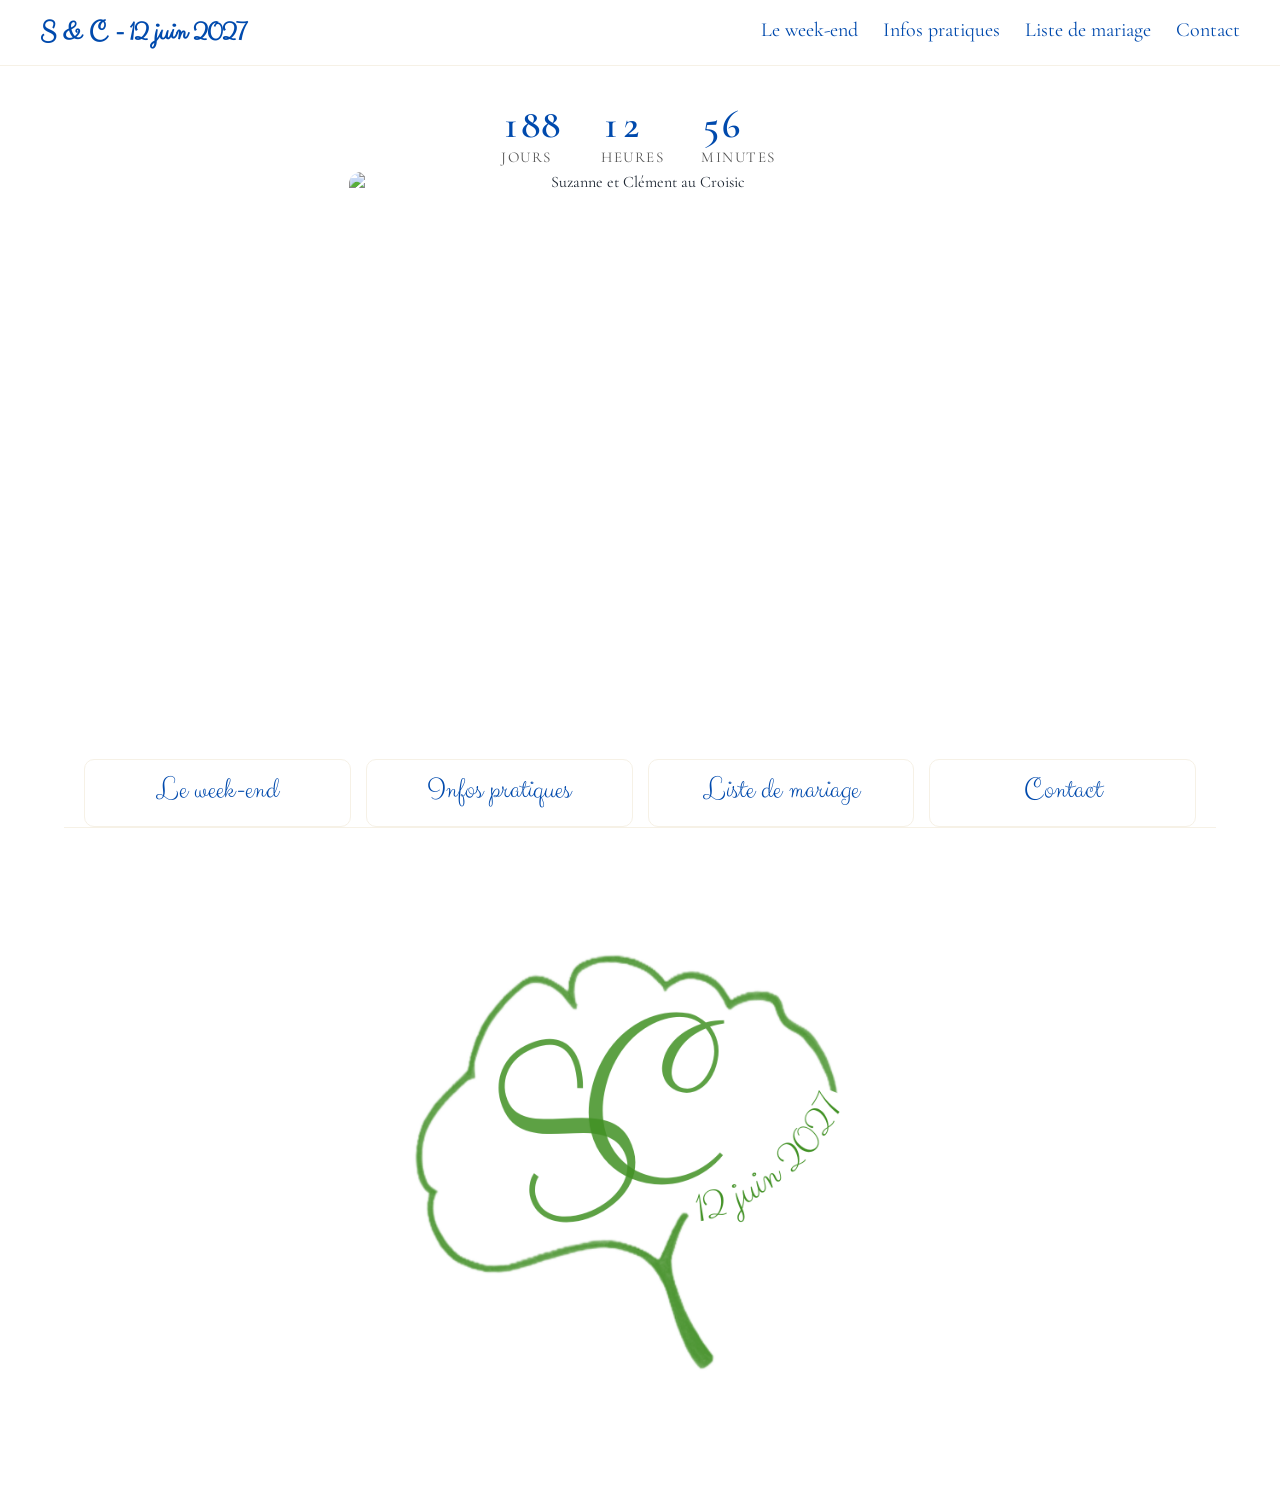
==== index.html @ feb06cd7 "Increase logo image max-width from 40% to 50%" ====
<!DOCTYPE html>
<html lang="fr">
<head>
  <meta charset="UTF-8" />
  <meta name="viewport" content="width=device-width, initial-scale=1.0" />
  <title>Suzanne & Clément - 12 juin 2027</title>

  <!-- Preconnect + Fonts -->
  <link rel="preconnect" href="https://fonts.googleapis.com">
  <link rel="preconnect" href="https://fonts.gstatic.com" crossorigin>
  <link href="https://fonts.googleapis.com/css2?family=Clicker+Script&family=Cormorant+Garamond:wght@300;400;600&display=swap" rel="stylesheet">

  <!-- CSS -->
  <link rel="stylesheet" href="/assets/css/style.css" />
  <link rel="stylesheet" href="/assets/css/header.css" />
  <link rel="stylesheet" href="/assets/css/home.css" />
</head>

<body>

  <nav>
    <a href="/index.html" class="header">S & C - 12 juin 2027</a>

    <input type="checkbox" id="toggle">
    <label for="toggle" class="burger" aria-label="Ouvrir le menu">☰</label>

    <div class="menu">
      <a href="/pages/weekend.html">Le week-end</a>
      <a href="/pages/informations-pratiques.html">Infos pratiques</a>
      <a href="/pages/liste-mariage.html">Liste de mariage</a>
      <a href="/pages/contact.html">Contact</a>
    </div>
  </nav>

  <main id="main">

    <div class="countdown" data-countdown>
      <div class="unit">
        <div class="value" data-days>–</div>
        <div class="label">jours</div>
      </div>
      <div class="unit">
        <div class="value" data-hours>–</div>
        <div class="label">heures</div>
      </div>
      <div class="unit">
        <div class="value" data-minutes>–</div>
        <div class="label">minutes</div>
      </div>
    </div>
    <p class="place" data-countdown-message hidden style="text-align:center; margin-top: 20px;">C'est le grand jour !</p>

    <div class="hero">
      <img
          src="/assets/images/suzanne_clement.png"
          alt="Suzanne et Clément au Croisic"
          class="hero-image"
          width="582"
          height="567"
          loading="eager"
          fetchpriority="high">
    </div>

    <nav class="teaser" aria-label="Rubriques du site">
      <a href="/pages/weekend.html">
        <span class="teaser-title">Le week-end</span>
      </a>
      <a href="/pages/informations-pratiques.html">
        <span class="teaser-title">Infos pratiques</span>
      </a>
      <a href="/pages/liste-mariage.html">
        <span class="teaser-title">Liste de mariage</span>
      </a>
      <a href="/pages/contact.html">
        <span class="teaser-title">Contact</span>
      </a>
    </nav>

    <div class="hero">
      <img
          src="/assets/images/logo.png"
          alt="Logo du mariage"
          class="hero-image"
          loading="lazy"
          style="max-width: 50%;">
    </div>

  </main>

  <script src="/assets/js/menu.js" defer></script>
  <script src="/assets/js/countdown.js" defer></script>

</body>
</html>
---- assets/css/style.css ----
:root {
  --blue: #004aad;
  --blue-soft: #eef2fb;
  --sand: #f6f1e6;
  --ink: #1b2430;
  --line: #d9c9a3;
}

/* ===== BASE ===== */
* {
  margin: 0;
  padding: 0;
  box-sizing: border-box;
}

html {
  scroll-behavior: smooth;
}

body {
  font-family: 'Cormorant Garamond', serif;
  min-height: 100vh;
  display: flex;
  flex-direction: column;
  background: white;
  color: var(--ink);
}

main {
  flex: 1;
}

a:focus-visible,
button:focus-visible,
label:focus-visible {
  outline: 2px solid var(--blue);
  outline-offset: 3px;
}

/* ===== PAGE HEADER (bandeau de titre des sous-pages) ===== */
.page-header {
  text-align: center;
  padding: 50px 20px 30px;
}

.page-header h1 {
  font-family: 'Clicker Script', cursive;
  color: var(--blue);
  font-size: 60px;
  font-weight: 400;
}

.page-header p {
  font-size: 20px;
  font-style: italic;
  color: #555;
  margin-top: 8px;
}

/* ===== SECTIONS GÉNÉRIQUES ===== */
.section {
  max-width: 900px;
  margin: 0 auto;
  padding: 30px 20px 30px;
}

.section + .section {
  border-top: 1px solid var(--sand);
}

.section h2 {
  font-family: 'Clicker Script', cursive;
  color: var(--blue);
  font-size: 38px;
  font-weight: 400;
  margin-bottom: 18px;
}

.section p {
  font-size: 20px;
  line-height: 1.7;
}

.rule-block {
  border-left: 2px solid var(--blue);
  padding-left: 25px;
  margin-bottom: 30px;
}

.rule-block h3 {
  font-family: 'Clicker Script', cursive;
  font-size: 26px;
  color: var(--blue);
  margin-bottom: 6px;
  font-weight: 600;
}

.rule-block p {
  font-size: 19px;
  line-height: 1.65;
}

.placeholder {
  color: #8a6d1d;
  background: #fff8e6;
  border: 1px dashed #d9b64a;
  padding: 2px 8px;
  border-radius: 4px;
  font-style: italic;
  font-size: 0.85em;
}

/* ===== BOUTONS ===== */
.btn {
  display: inline-block;
  border: 1.5px solid var(--blue);
  color: var(--blue);
  text-decoration: none;
  font-family: 'Cormorant Garamond', serif;
  font-size: 19px;
  padding: 12px 28px;
  border-radius: 30px;
  transition: background 0.2s, color 0.2s;
}

.btn:hover {
  background: var(--blue);
  color: #fff;
}

.btn-solid {
  background: var(--blue);
  color: #fff;
}

.btn-solid:hover {
  background: #003580;
  color: #fff;
}

.btn-row {
  display: flex;
  flex-wrap: wrap;
  gap: 16px;
  justify-content: center;
  margin-top: 28px;
}

/* ===== NAV ===== */
nav {
  display: flex;
  justify-content: space-between;
  align-items: center;
  padding: 14px 40px;
  position: relative;
  border-bottom: 1px solid var(--sand);
}

.menu {
  display: flex;
  gap: 25px;
}

.menu a {
  text-decoration: none;
  color: var(--blue);
  font-size: 20px;
  transition: opacity 0.2s;
  padding-bottom: 4px;
  border-bottom: 2px solid transparent;
}

.menu a:hover {
  opacity: 0.6;
}

.menu a[aria-current="page"] {
  border-bottom: 2px solid var(--blue);
}

/* ===== BURGER MENU ===== */
.burger {
  display: none;
  font-size: 30px;
  cursor: pointer;
  color: var(--blue);
}

#toggle {
  display: none;
}

/* ===== RESPONSIVE ===== */
@media (max-width: 768px) {
  .burger {
    display: block;
  }

  .menu {
    display: none;
    flex-direction: column;
    position: absolute;
    top: 70px;
    right: 20px;
    background: white;
    padding: 15px;
    border: 1px solid #eee;
  }

  #toggle:checked + .burger + .menu {
    display: flex;
  }

  .page-header h1 {
    font-size: 46px;
  }

  .page-header p {
    font-size: 17px;
  }

  .section h2 {
    font-size: 30px;
  }

  .section p,
  .rule-block p {
    font-size: 18px;
  }

  .rule-block h3 {
    font-size: 22px;
  }
}
---- assets/css/header.css ----
.header {
  text-decoration: none;   /* enlève le soulignement */
  color: #004aad;
  font-family: 'Clicker Script', cursive;
  font-size: 28px;
  font-weight: 600;
}
---- assets/css/home.css ----
/* ===== PAGE ACCUEIL ===== */

.intro {
  text-align: center;
  max-width: 640px;
  margin: 0 auto;
  padding: 46px 20px 10px;
}

.intro .eyebrow {
  font-size: 17px;
  letter-spacing: 3px;
  text-transform: uppercase;
  color: var(--blue);
  opacity: 0.75;
}

.intro h1 {
  font-family: 'Clicker Script', cursive;
  color: var(--blue);
  font-size: 76px;
  font-weight: 400;
  line-height: 1.15;
  margin: 6px 0 4px;
}

.intro .date {
  font-size: 24px;
  letter-spacing: 1px;
}

.intro .place {
  font-size: 19px;
  font-style: italic;
  color: #555;
  margin-top: 4px;
}

/* ===== COMPTE A REBOURS ===== */
.countdown {
  display: flex;
  justify-content: center;
  gap: 22px;
  flex-wrap: wrap;
  margin: 34px auto 6px;
}

.countdown .unit {
  min-width: 78px;
}

.countdown .value {
  font-size: 40px;
  font-weight: 600;
  color: var(--blue);
  font-variant-numeric: tabular-nums;
}

.countdown .label {
  font-size: 15px;
  text-transform: uppercase;
  letter-spacing: 1.5px;
  color: #555;
}

/* ===== HERO PHOTO ===== */
.hero {
    padding: 0;
    text-align: center;
}

.hero-image {
    display: block;
    max-width: 90%;
    height: auto;
    margin: 0 auto 0;
    border-radius: 12px;
}

/* ===== TEASER (apercu des rubriques) ===== */
.teaser {
  max-width: 90%;
  margin: 20px auto 20px;
  padding: 0 20px;
  display: grid;
  grid-template-columns: repeat(auto-fit, minmax(190px, 1fr));
  gap: 15px;
  text-align: center;
}

.teaser a {
  display: block;
  text-decoration: none;
  color: var(--ink);
  border: 1px solid var(--sand);
  border-radius: 10px;
  padding: 10px 16px;
  transition: border-color 0.2s, transform 0.2s;
}

.teaser a:hover {
  border-color: var(--blue);
  transform: translateY(-3px);
}

.teaser .teaser-title {
  font-family: 'Clicker Script', cursive;
  color: var(--blue);
  font-size: 30px;
  display: block;
  margin-bottom: 6px;
}

.teaser .teaser-desc {
  font-size: 17px;
  color: #555;
}

@media (max-width: 768px) {
  .intro h1 {
    font-size: 52px;
  }

  .intro .date {
    font-size: 19px;
  }

  .countdown .value {
    font-size: 30px;
  }

  .countdown .unit {
    min-width: 62px;
  }
}
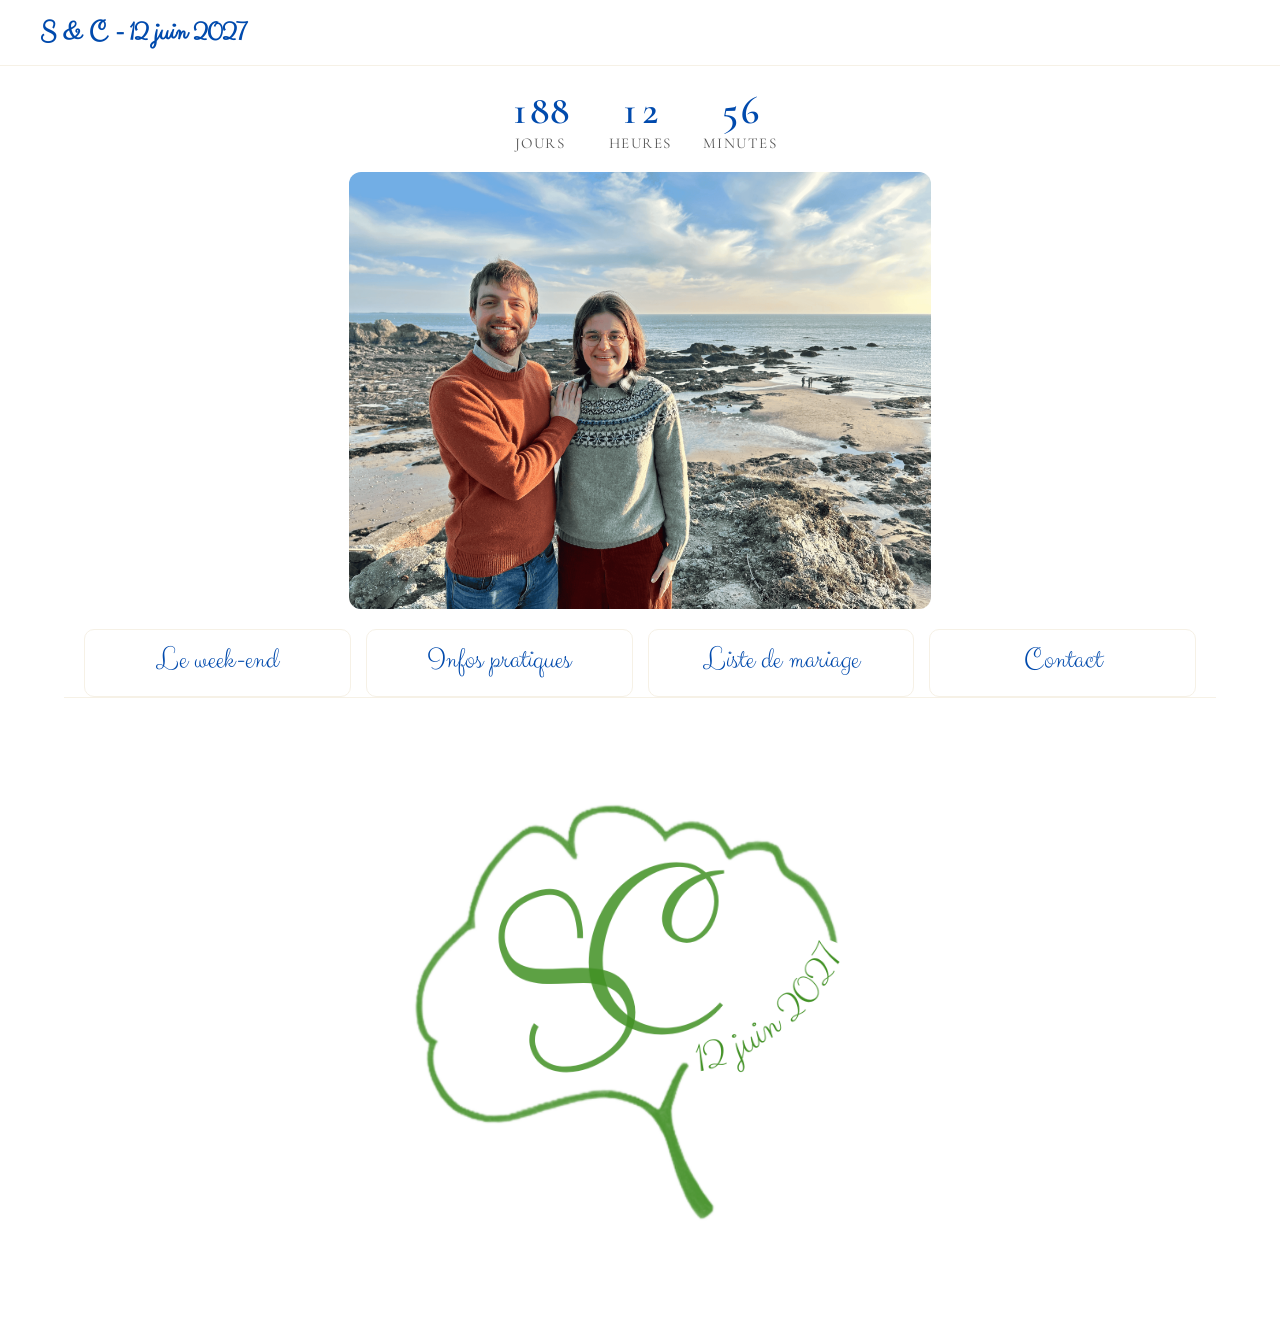
==== commit d56a1792: "Remove navigation menu from index.html Removed navigation menu and related elements from index.html." ====
--- a/index.html
+++ b/index.html
@@ -20,16 +20,6 @@
 
   <nav>
     <a href="/index.html" class="header">S & C - 12 juin 2027</a>
-
-    <input type="checkbox" id="toggle">
-    <label for="toggle" class="burger" aria-label="Ouvrir le menu">☰</label>
-
-    <div class="menu">
-      <a href="/pages/weekend.html">Le week-end</a>
-      <a href="/pages/informations-pratiques.html">Infos pratiques</a>
-      <a href="/pages/liste-mariage.html">Liste de mariage</a>
-      <a href="/pages/contact.html">Contact</a>
-    </div>
   </nav>
 
   <main id="main">
--- a/assets/css/home.css
+++ b/assets/css/home.css
@@ -42,7 +42,7 @@
   justify-content: center;
   gap: 22px;
   flex-wrap: wrap;
-  margin: 34px auto 6px;
+  margin: 20px auto 20px;
 }
 
 .countdown .unit {
@@ -54,6 +54,7 @@
   font-weight: 600;
   color: var(--blue);
   font-variant-numeric: tabular-nums;
+  text-align: center;
 }
 
 .countdown .label {
@@ -61,6 +62,7 @@
   text-transform: uppercase;
   letter-spacing: 1.5px;
   color: #555;
+  text-align: center;
 }
 
 /* ===== HERO PHOTO ===== */
@@ -80,7 +82,7 @@
 /* ===== TEASER (apercu des rubriques) ===== */
 .teaser {
   max-width: 90%;
-  margin: 20px auto 20px;
+  margin: 20px auto 0px;
   padding: 0 20px;
   display: grid;
   grid-template-columns: repeat(auto-fit, minmax(190px, 1fr));
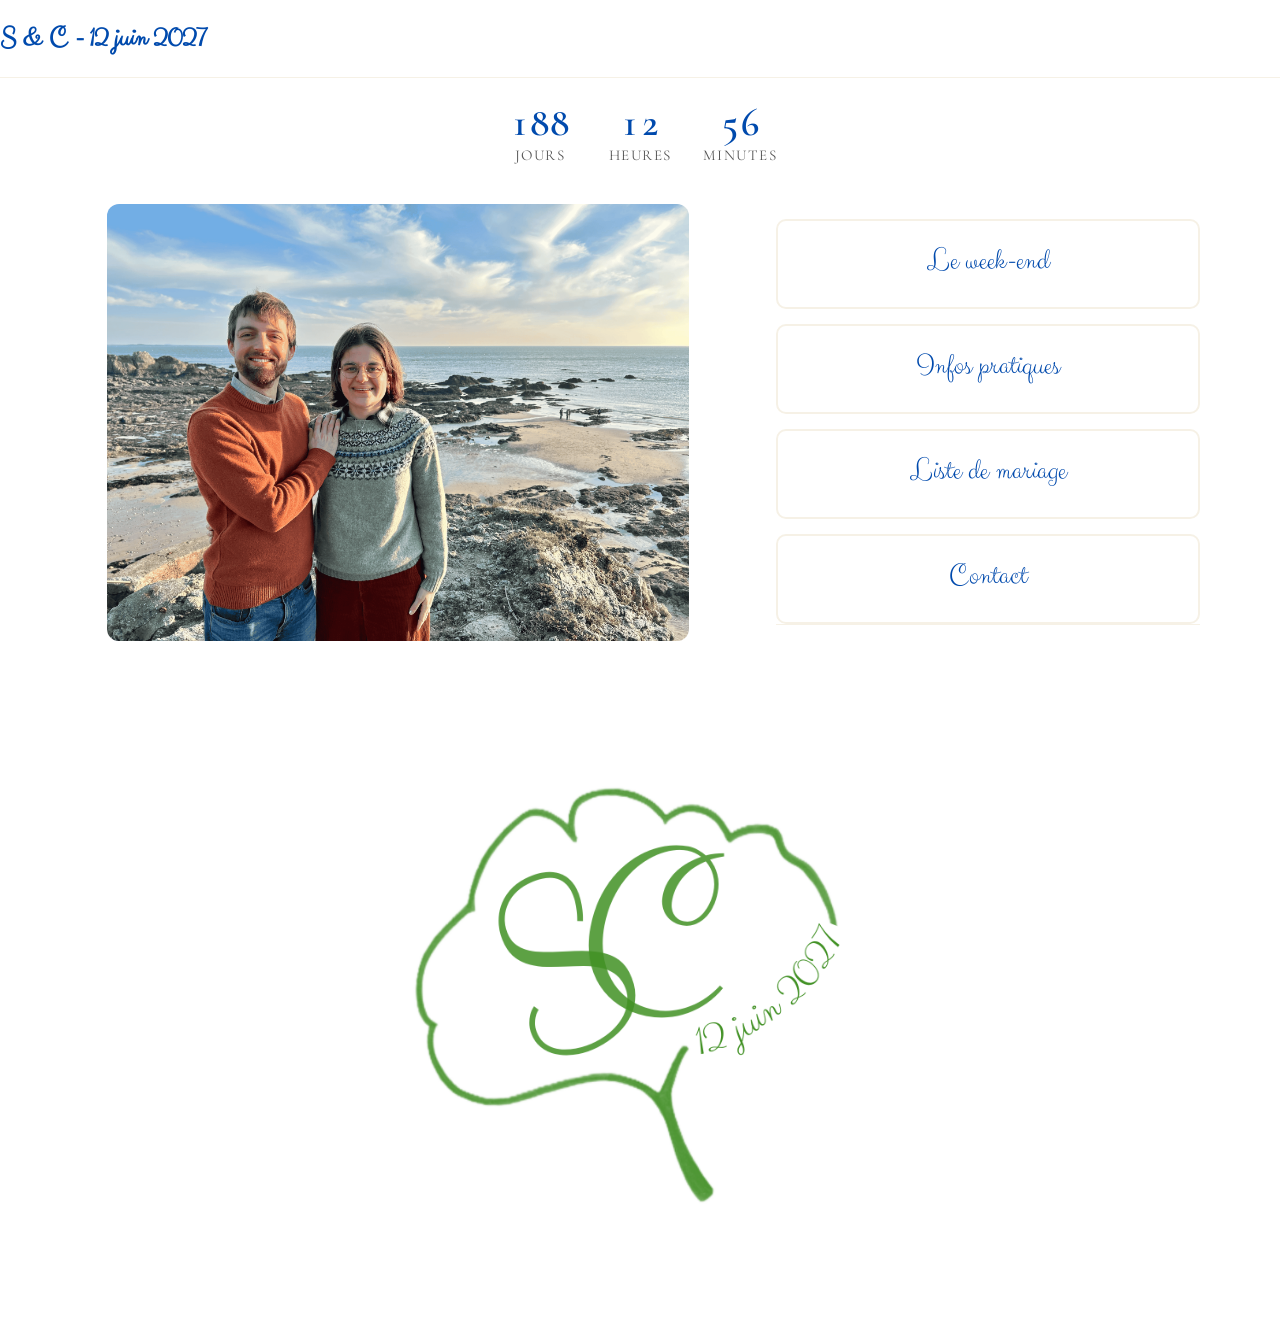
==== commit b042710e: "Add class to nav element for styling" ====
--- a/index.html
+++ b/index.html
@@ -18,7 +18,7 @@
 
 <body>
 
-  <nav>
+  <nav class="site-header">
     <a href="/index.html" class="header">S & C - 12 juin 2027</a>
   </nav>
 
@@ -40,31 +40,35 @@
     </div>
     <p class="place" data-countdown-message hidden style="text-align:center; margin-top: 20px;">C'est le grand jour !</p>
 
-    <div class="hero">
-      <img
-          src="/assets/images/suzanne_clement.png"
-          alt="Suzanne et Clément au Croisic"
-          class="hero-image"
-          width="582"
-          height="567"
-          loading="eager"
-          fetchpriority="high">
-    </div>
+<div class="hero-teaser">
 
-    <nav class="teaser" aria-label="Rubriques du site">
-      <a href="/pages/weekend.html">
-        <span class="teaser-title">Le week-end</span>
-      </a>
-      <a href="/pages/informations-pratiques.html">
-        <span class="teaser-title">Infos pratiques</span>
-      </a>
-      <a href="/pages/liste-mariage.html">
-        <span class="teaser-title">Liste de mariage</span>
-      </a>
-      <a href="/pages/contact.html">
-        <span class="teaser-title">Contact</span>
-      </a>
-    </nav>
+  <div class="hero">
+    <img
+      src="/assets/images/suzanne_clement.png"
+      alt="Suzanne et Clément au Croisic"
+      class="hero-image"
+      width="582"
+      height="567"
+      loading="eager"
+      fetchpriority="high">
+  </div>
+
+  <nav class="teaser" aria-label="Rubriques du site">
+    <a href="/pages/weekend.html">
+      <span class="teaser-title">Le week-end</span>
+    </a>
+    <a href="/pages/informations-pratiques.html">
+      <span class="teaser-title">Infos pratiques</span>
+    </a>
+    <a href="/pages/liste-mariage.html">
+      <span class="teaser-title">Liste de mariage</span>
+    </a>
+    <a href="/pages/contact.html">
+      <span class="teaser-title">Contact</span>
+    </a>
+  </nav>
+
+</div>
 
     <div class="hero">
       <img
--- a/assets/css/header.css
+++ b/assets/css/header.css
@@ -1,5 +1,12 @@
+.site-header {
+  width: 100%;
+  text-align: center;
+  padding: 20px 0;
+}
+
 .header {
-  text-decoration: none;   /* enlève le soulignement */
+  display: inline-block;
+  text-decoration: none;
   color: #004aad;
   font-family: 'Clicker Script', cursive;
   font-size: 28px;
--- a/assets/css/home.css
+++ b/assets/css/home.css
@@ -94,7 +94,7 @@
   display: block;
   text-decoration: none;
   color: var(--ink);
-  border: 1px solid var(--sand);
+  border: 2px solid var(--sand);
   border-radius: 10px;
   padding: 10px 16px;
   transition: border-color 0.2s, transform 0.2s;
@@ -135,3 +135,43 @@
     min-width: 62px;
   }
 }
+
+/* ===== Desktop : photo à gauche, menu à droite ===== */
+@media (min-width: 1024px) {
+
+  .hero-teaser {
+    max-width: 1200px;
+    margin: 40px auto;
+    padding: 0 40px;
+
+    display: grid;
+    grid-template-columns: 1.2fr 0.8fr;
+    align-items: center;
+    gap: 60px;
+  }
+
+  .hero {
+    margin: 0;
+  }
+
+  .hero-image {
+    max-width: 100%;
+  }
+
+  .teaser {
+      margin: 0;
+      padding: 0;
+      max-width: none;
+  
+      display: grid;
+      grid-template-columns: 1fr;
+      gap: 15px;
+  }
+
+  .teaser a {
+      display: flex;
+      align-items: center;
+      justify-content: center;
+      min-height: 90px; /* à ajuster selon le rendu souhaité */
+  }
+}
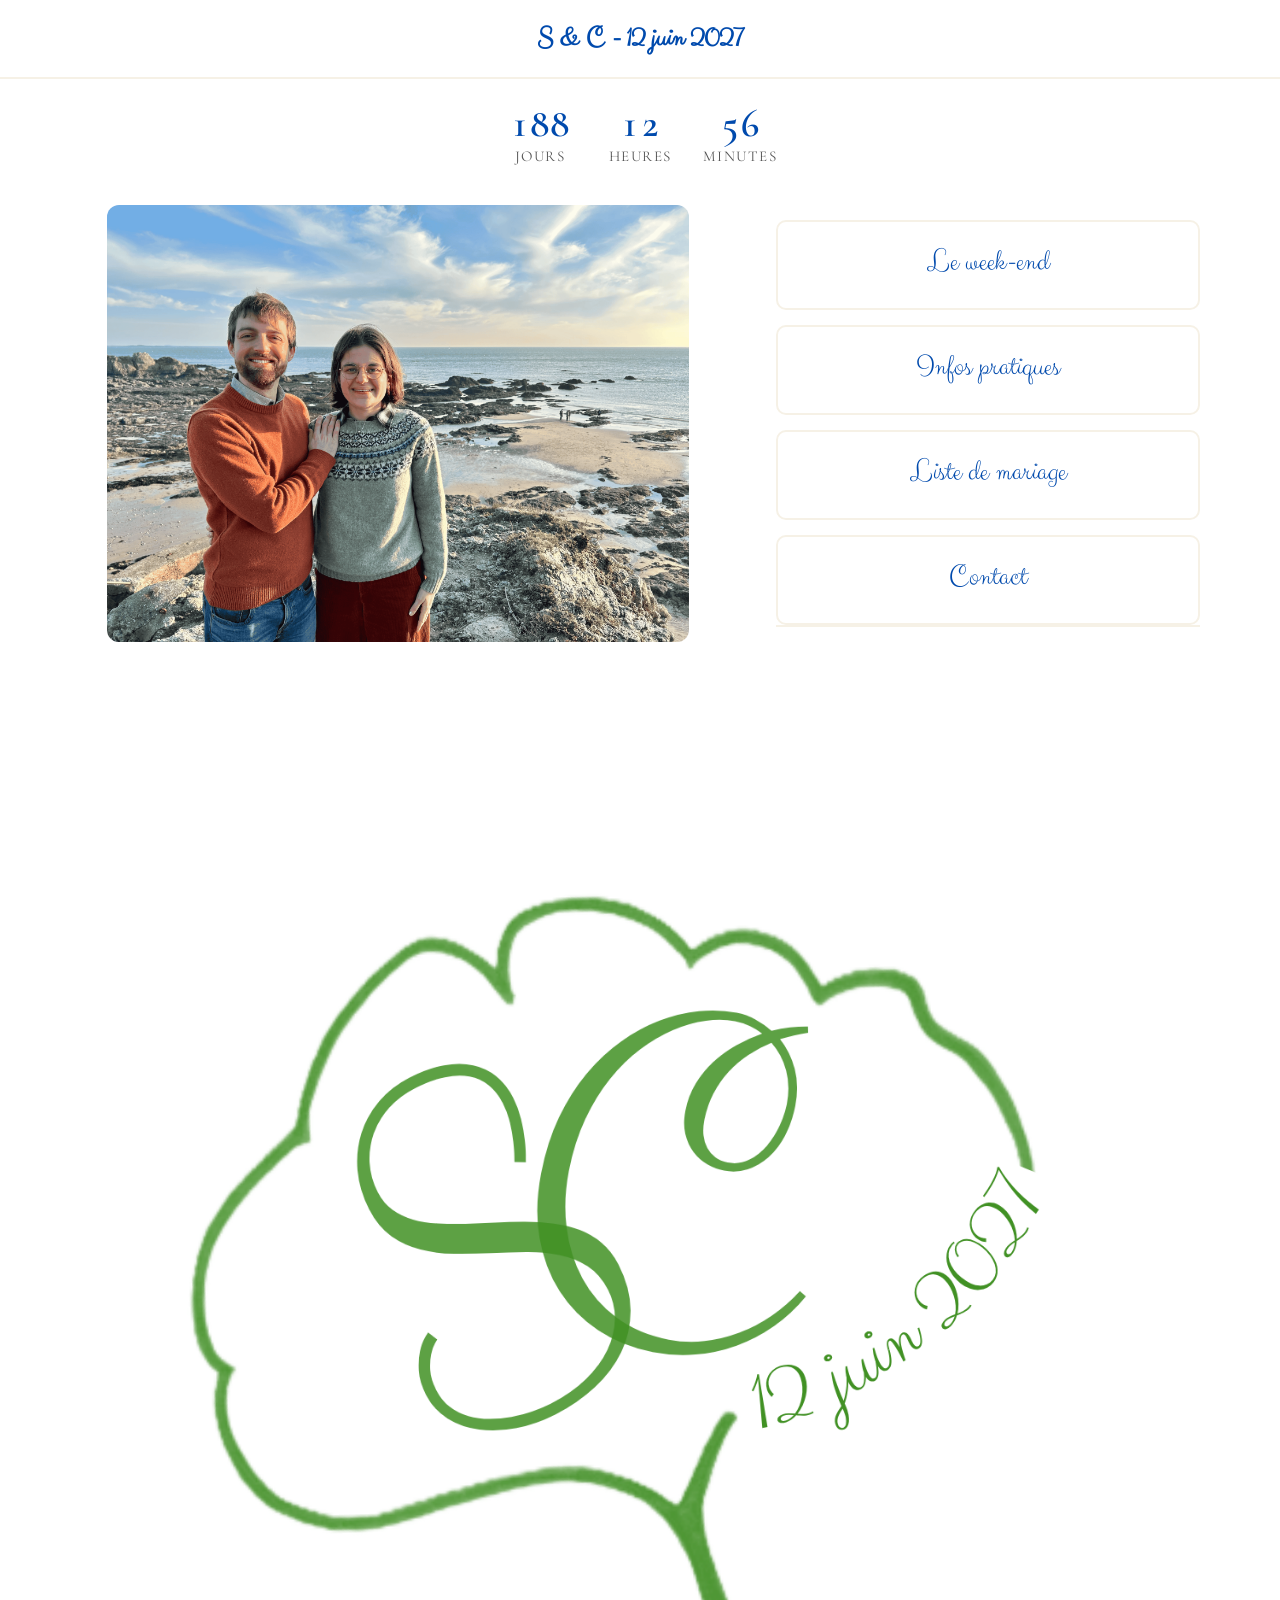
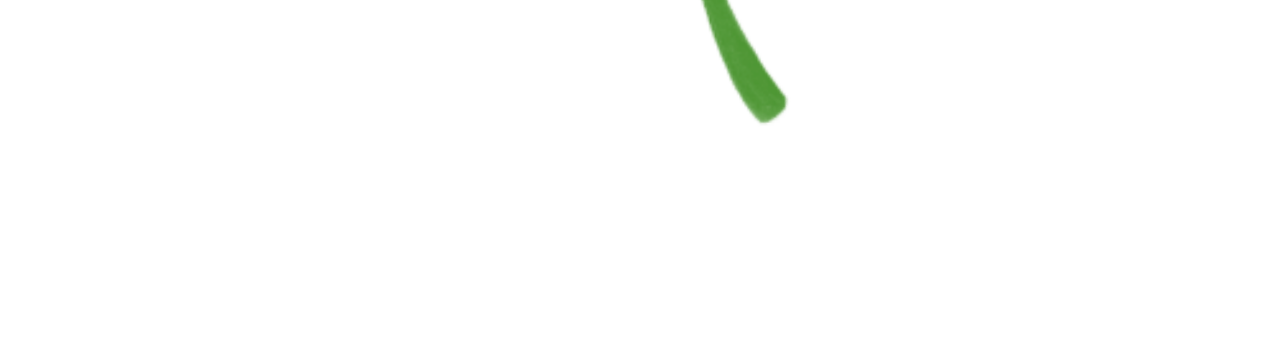
==== commit f9449861: "Fix image tag formatting in index.html" ====
--- a/index.html
+++ b/index.html
@@ -75,8 +75,7 @@
           src="/assets/images/logo.png"
           alt="Logo du mariage"
           class="hero-image"
-          loading="lazy"
-          style="max-width: 50%;">
+          loading="lazy">
     </div>
 
   </main>
--- a/assets/css/style.css
+++ b/assets/css/style.css
@@ -153,7 +153,7 @@
   align-items: center;
   padding: 14px 40px;
   position: relative;
-  border-bottom: 1px solid var(--sand);
+  border-bottom: 2px solid var(--sand);
 }
 
 .menu {
--- a/assets/css/header.css
+++ b/assets/css/header.css
@@ -2,6 +2,7 @@
   width: 100%;
   text-align: center;
   padding: 20px 0;
+  display: inline;
 }
 
 .header {
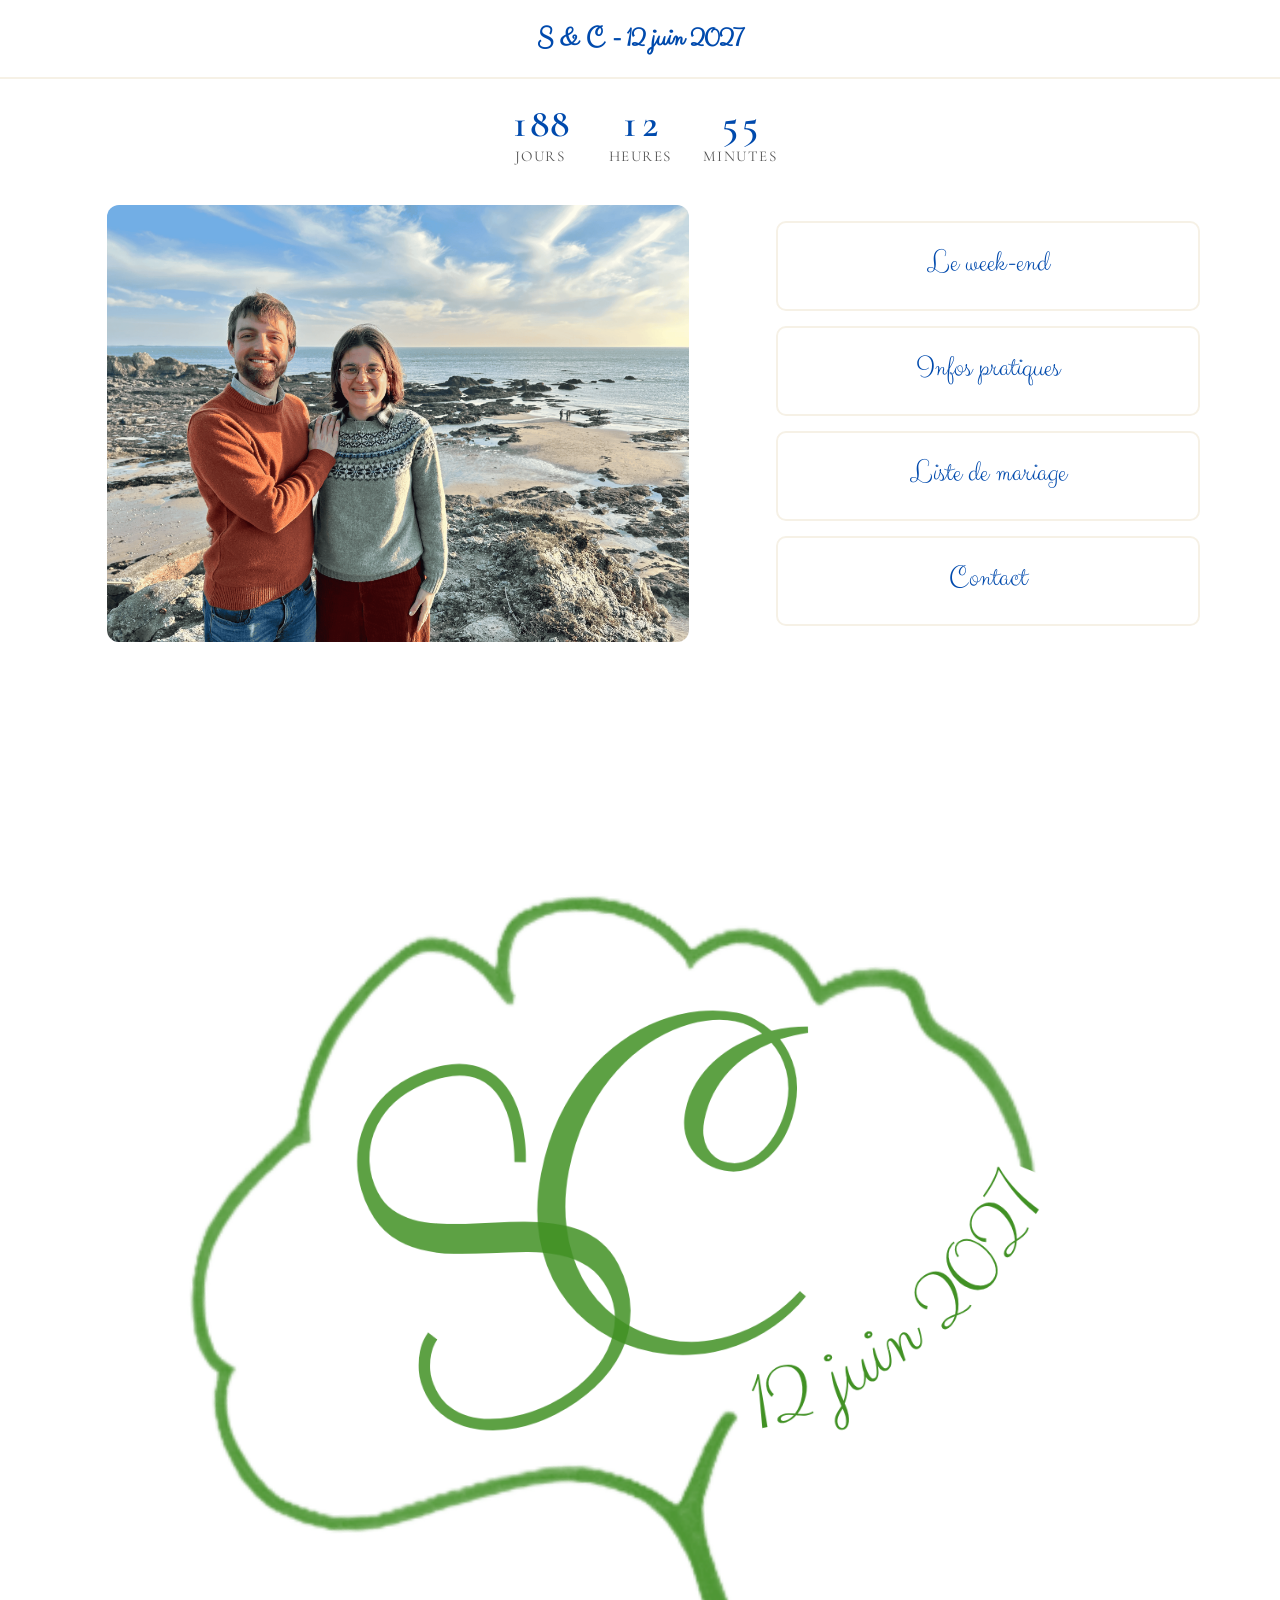
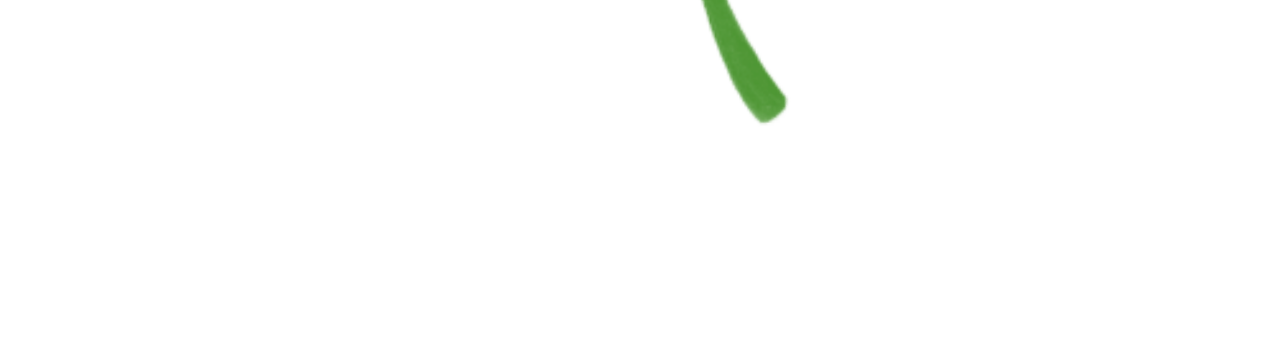
==== commit bad3bea9: "Replace hero div with logo div in index.html" ====
--- a/index.html
+++ b/index.html
@@ -70,13 +70,13 @@
 
 </div>
 
-    <div class="hero">
-      <img
-          src="/assets/images/logo.png"
-          alt="Logo du mariage"
-          class="hero-image"
-          loading="lazy">
-    </div>
+  <div class="logo">
+    <img
+        src="/assets/images/logo.png"
+        alt="Logo du mariage"
+        class="hero-image"
+        loading="lazy">
+  </div>
 
   </main>
 
--- a/assets/css/style.css
+++ b/assets/css/style.css
@@ -153,7 +153,6 @@
   align-items: center;
   padding: 14px 40px;
   position: relative;
-  border-bottom: 2px solid var(--sand);
 }
 
 .menu {
--- a/assets/css/header.css
+++ b/assets/css/header.css
@@ -3,6 +3,7 @@
   text-align: center;
   padding: 20px 0;
   display: inline;
+  border-bottom: 2px solid var(--sand);
 }
 
 .header {
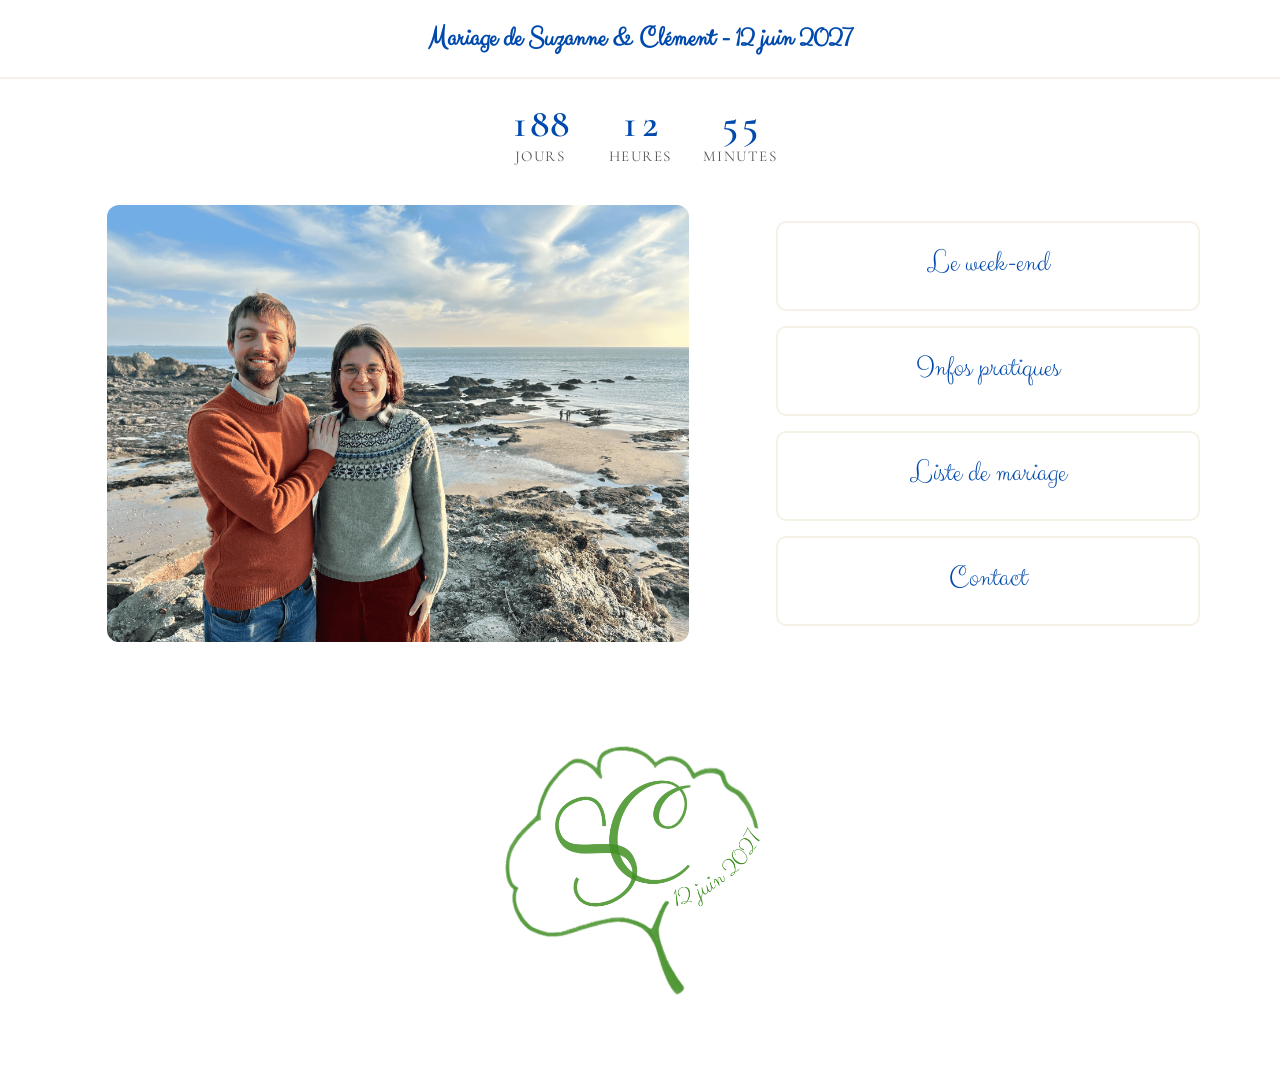
==== commit be470b9a: "Update wedding title in navigation link" ====
--- a/index.html
+++ b/index.html
@@ -19,7 +19,7 @@
 <body>
 
   <nav class="site-header">
-    <a href="/index.html" class="header">S & C - 12 juin 2027</a>
+    <a href="/index.html" class="header">Mariage de Suzanne & Clément - 12 juin 2027</a>
   </nav>
 
   <main id="main">
--- a/assets/css/style.css
+++ b/assets/css/style.css
@@ -211,7 +211,11 @@
   }
 
   .page-header h1 {
-    font-size: 46px;
+    text-align: center;
+    font-family: 'Clicker Script', cursive;
+    color: #004aad;
+    font-size: 64px;
+    margin-bottom: 50px;
   }
 
   .page-header p {
--- a/assets/css/home.css
+++ b/assets/css/home.css
@@ -77,6 +77,13 @@
     height: auto;
     margin: 0 auto 0;
     border-radius: 12px;
+}
+
+.logo {
+    display: block;
+    width: 30%;
+    height: auto;
+    margin: 0 auto 0;
 }
 
 /* ===== TEASER (apercu des rubriques) ===== */
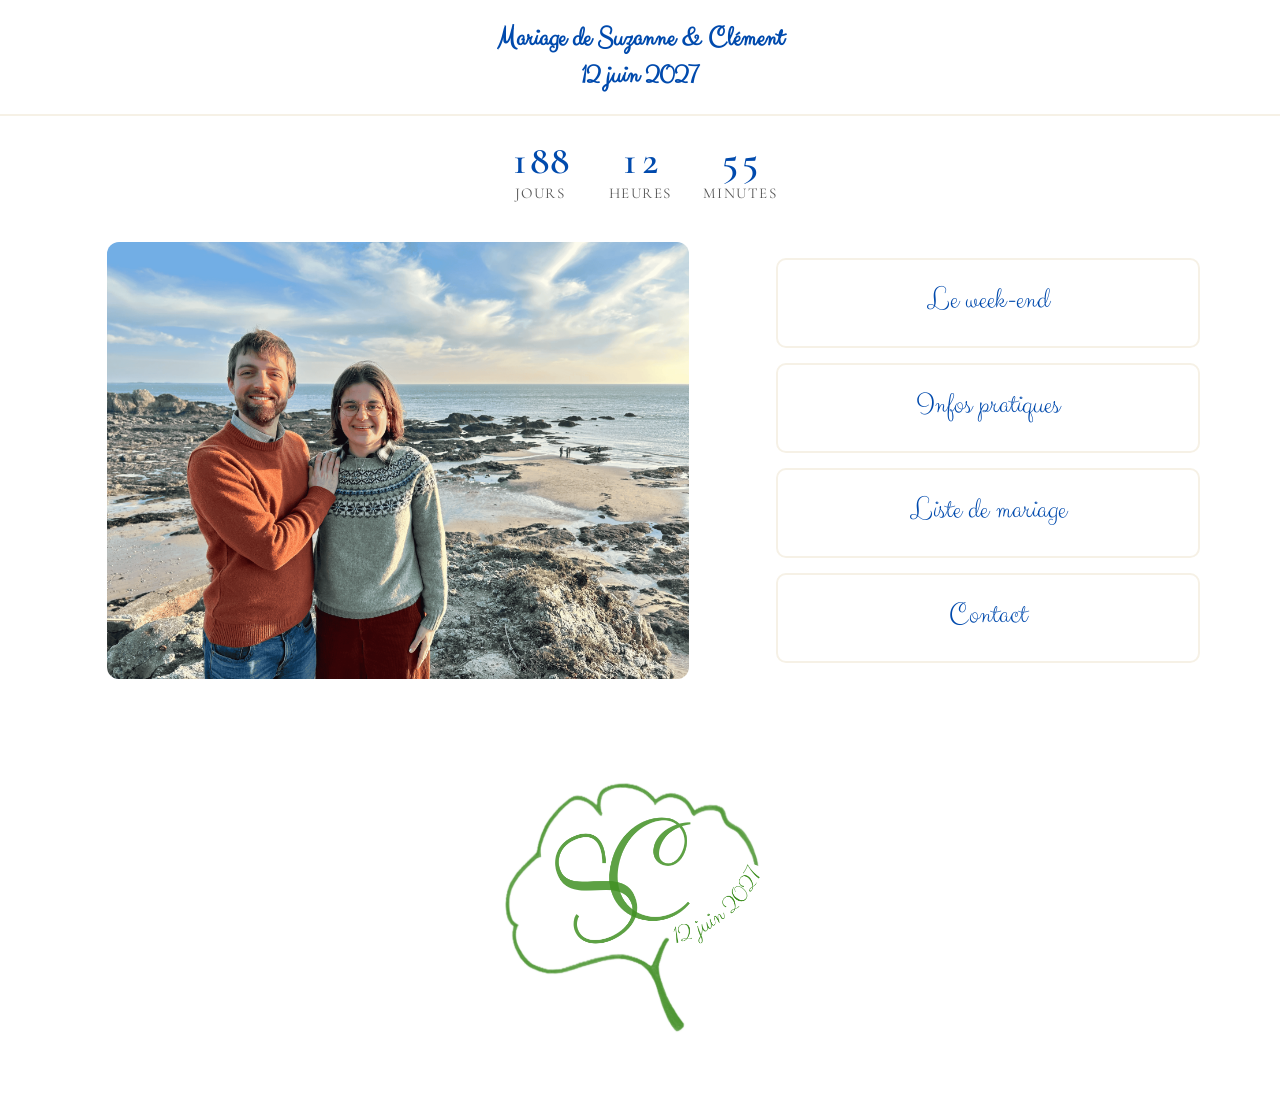
==== commit 04213dd2: "Update wedding date display in navigation" ====
--- a/index.html
+++ b/index.html
@@ -19,7 +19,7 @@
 <body>
 
   <nav class="site-header">
-    <a href="/index.html" class="header">Mariage de Suzanne & Clément - 12 juin 2027</a>
+    <a href="/index.html" class="header">Mariage de Suzanne & Clément<br>12 juin 2027</a>
   </nav>
 
   <main id="main">
